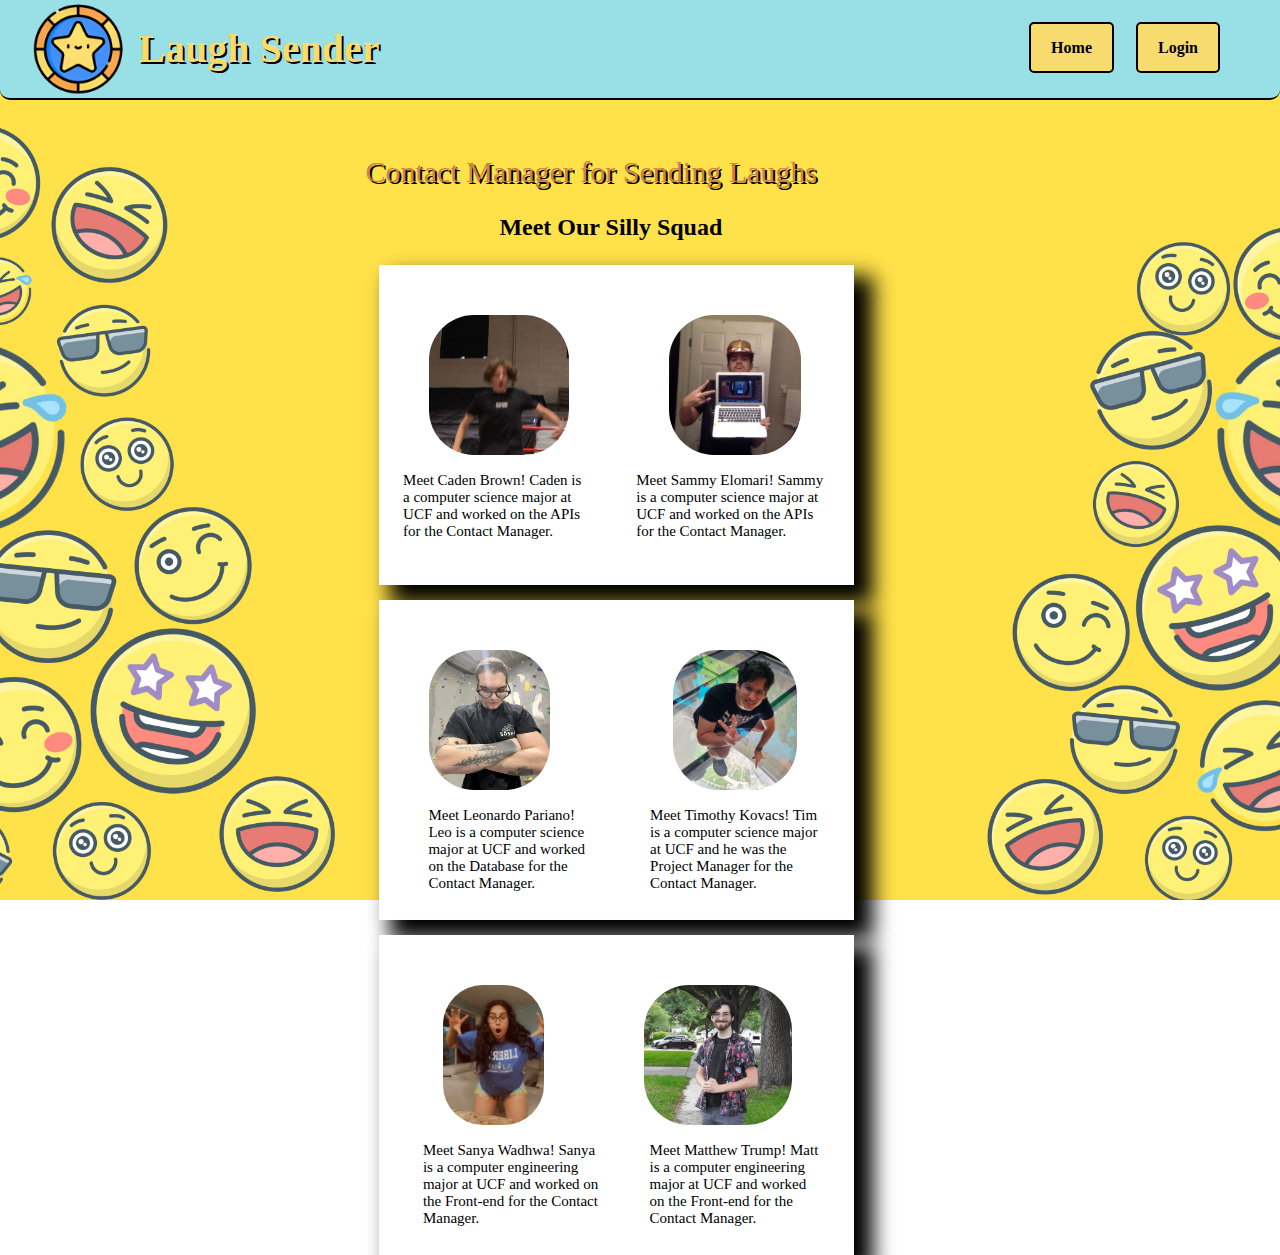
==== about.html @ 7a1fa63c "created about page, along with css and team pics" ====
<html>
<head>
    <link href="css/styles.css" rel="stylesheet">	
    <link href="https://fonts.googleapis.com/css?family=Ubuntu" rel="stylesheet">
	<link rel="stylesheet" href="css/about.css">

</head>
<body>
	<header>
        <div class="navbar">
            <div class="logo">
                <img src="images/logo.png" alt="Laugh Sender Logo"/>
            </div>
            <div class="title">
                <h1>Laugh Sender</h1>
            </div>
            <nav>
                <ul>
                    <li><a href="index.html">Home</a></li>
                    <li id="navLogin"><a href="login.html">Login</a></li>
                </ul>	
            </nav>
        </div>
    </header>

<div>
    <div class="aboutDiv" id="aboutDiv">
        <span id="inner-title">Contact Manager for Sending Laughs</span>
        <p id="inner-title2">Meet Our Silly Squad</p>
        <div id="APIbox">
            <img id="cadenPic" src="images/Caden.jpeg" alt="Caden"/>
            <img id="samPic" src="images/Sam.jpeg" alt="Sam"/>
            <p id="aboutCaden">Meet Caden Brown! Caden is a computer science major at UCF and worked on the APIs for the Contact Manager.</p>
            <p id="aboutSam">Meet Sammy Elomari! Sammy is a computer science major at UCF and worked on the APIs for the Contact Manager.</p>
        </div>    
        <div id="PMnDatabasebox">
            <img id="leoPic" src="images/Leo.jpeg" alt="Leo"/>
            <img id="timPic" src="images/Tim.jpeg" alt="Tim"/>
            <p id="aboutLeo">Meet Leonardo Pariano! Leo is a computer science major at UCF and worked on the Database for the Contact Manager.</p>
            <p id="aboutTim">Meet Timothy Kovacs! Tim is a computer science major at UCF and he was the Project Manager for the Contact Manager.</p>
        </div>    
        <div id="Frontendbox">
            <img id="sanyaPic" src="images/Sanya.jpg" alt="Sanya"/>
            <img id="mattPic" src="images/Matt.jpg" alt="Matt"/>
            <p id="aboutSanya">Meet Sanya Wadhwa! Sanya is a computer engineering major at UCF and worked on the Front-end for the Contact Manager.</p>
            <p id="aboutMatt">Meet Matthew Trump! Matt is a computer engineering major at UCF and worked on the Front-end for the Contact Manager.</p>
        </div>                          
            
        </div>
    </div>
</div>


</body>
</html>
---- css/styles.css ----
body{
	background-image: url('../images/background.jpg');
	background-position: center center;
    background-repeat: no-repeat;
    background-attachment: fixed;
    background-size: cover;
	margin: 0px;
	padding: 0px;
}

header{
	width: 100%;
	height: 100px;
	background: #99dfe6;
	position: fixed;
	border-bottom: 2px solid #000000;
	border-radius: 0 0 10px 10px;
	justify-content: space-between;
	align-items: center;
	display: flex;
}

.navbar{
	display: flex; /* Creating the box affect for navigation order */
	justify-content: space-between;
	align-items: center;
	width: 100%;
	margin: 0 auto;
	padding: 0 20px;
	height: 100px;
}

.logo img{
    max-height: 100px;
    width: auto;
}

.title{
	font-family: 'Boogaloo', cursive;
	font-size: 20px;
	flex-grow: 1;
	text-shadow: 2px 2px 0 #000;
	color: #f8db6e;
}



nav ul{
	list-style: none;
	padding: 0;
	margin: 0;
	display: flex;
}

nav li{
	margin: 0 7px;
}

nav a{
	font-weight: bold;
	padding: 15px 20px;  /*Space between text and border Y,X*/
	border: 2px solid #000000; /*Border around buttons*/
	border-radius: 5px; /*Round corners*/
	color: #000000; /*Font color on buttons*/
	text-decoration: none; /*No underline*/
	background-color: #f8db6e; /*button background color*/
}

nav a.button{
	background-color: #000000; /*button color for selectable webpage*/
}

nav a.active{
	background-color: #000000; /*button color for active webpage*/
}

nav a:hover{
	background-color: #ffe249; /*button color when mouse hovers over*/
}


/* table style */
.contacts-container{
	display: flex;
	justify-content: center;
	align-items: center;
	position: absolute;
	top: 50%;
	left: 0;
	right: 0;
	transform: translateY(-50%);
}

#contacts{
	border-collapse: collapse;
	width: 80%;
	margin-top: 20px;
	background-color: #FFFFFF;
	box-shadow: 15px 15px 20px 4px;
}

#contacts th, #contacts td{
	border: 1px solid #000000;
	padding: 8px;
	text-aligh: left;
}
---- css/about.css ----
body{
	background-image: url('../images/background.jpg');
	background-position: center center;
    background-repeat: no-repeat;
    background-attachment: fixed;
    background-size: cover;
	margin: 0px;
	padding: 0px;
}

header{
    margin-top: -132px;
	width: 100%;
	height: 100px;
	background: #99dfe6;
	position: fixed;
	border-bottom: 2px solid #000000;
	border-radius: 0 0 10px 10px;
}

.navbar{
	display: flex; /* Creating the box affect for navigation order */
	justify-content: space-between;
	align-items: center;
	width: 100%;
	margin: 0 auto;
	padding: 0 20px;
	height: 100px;
}

.logo img{
	float: left;
    max-height: 100px;
    max-width: 100%;
}

nav ul{
	list-style: none;
	padding: 0;
	margin: 0;
	display: flex;
}

nav li{
	margin-right: -15px;
}
#navLogin{
	padding-right: 25px;
}

nav a{
	font-weight: bold;
	padding: 15px 20px;  /*Space between text and border Y,X*/
	border: 2px solid #000000; /*Border around buttons*/
	border-radius: 5px; /*Round corners*/
	color: #000000; /*Font color on buttons*/
	margin-right: 30px; /*How far buttons are from right*/
	text-decoration: none; /*No underline*/
	background-color: #f8db6e; /*button background color*/
}

nav a.button{
	background-color: #000000; /*button color for selectable webpage*/
}

nav a.active{
	background-color: #000000; /*button color for active webpage*/
}

nav a:hover{
	background-color: #ffe249; /*button color when mouse hovers over*/
}
#aboutDiv{
	margin-top: 130px;
    /* opacity: 0.9; */
	margin-left: 10.5%;
	border-radius: 10px 10px 10px 10px;
	font-size: 15px;
	width: 75%;
	padding: 25px;
	/* background-color: white;
	box-shadow: 15px 15px 20px 4px; */
	height: 400px;
} 
#inner-title{
    /* position: fixed; */
    /* display: flex;  */
    padding: 206px;
    font-size: 30px;
    font-family: 'Boogaloo', cursive;
    text-shadow: 2px 2px 0 #000;
    color: peru;
}

#inner-title2{
    /* position: fixed;
    display: flex; */
    color: #000;
    margin-top: 25px;
    margin-left: 340px;
    font-size: x-large;
    font-weight: bold;
}

#cadenPic, #cadenPic, #leoPic, #sanyaPic, #mattPic, #timPic, #samPic{
    height: 140px;
    margin: 50px;
    border-radius: 45px;
}

#APIbox{
    display: flex;
    height: 320px;
    margin-left:220px;
    width: 475px;
    background-color: white;
    box-shadow: 15px 15px 20px 4px;

}
#aboutCaden{
    margin-top: 207px;
    margin-left:-448px;
    margin-right: 139px;
}
#aboutSam{
    margin-top: 207px;
    margin-left: -88px;
    margin-right: 30px;
}

#PMnDatabasebox{
    display: flex;
    height: 320px;
    margin-top: 15px;
    margin-left:220px;
    width: 475px;
    background-color: white;
    box-shadow: 15px 15px 20px 4px;

}
#aboutLeo{
    margin-top: 207px;
    margin-left:-419px;
    margin-right: 139px;
}
#timPic{
    margin-left: 73px;
}
#aboutTim{
    margin-top: 207px;
    margin-left: -88px;
    margin-right: 30px;
}

#Frontendbox{
    display: flex;
    height: 320px;
    margin-top: 15px;
    margin-left:220px;
    width: 475px;
    background-color: white;
    box-shadow: 15px 15px 20px 4px;

}
#aboutSanya{
    margin-top: 207px;
    margin-left:-419px;
    margin-right: 139px;
}
#aboutMatt{
    margin-top: 207px;
    margin-left: -88px;
    margin-right: 30px;
}
#sanyaPic{
    border-radius: 40px;
    margin-left: 64px;
}
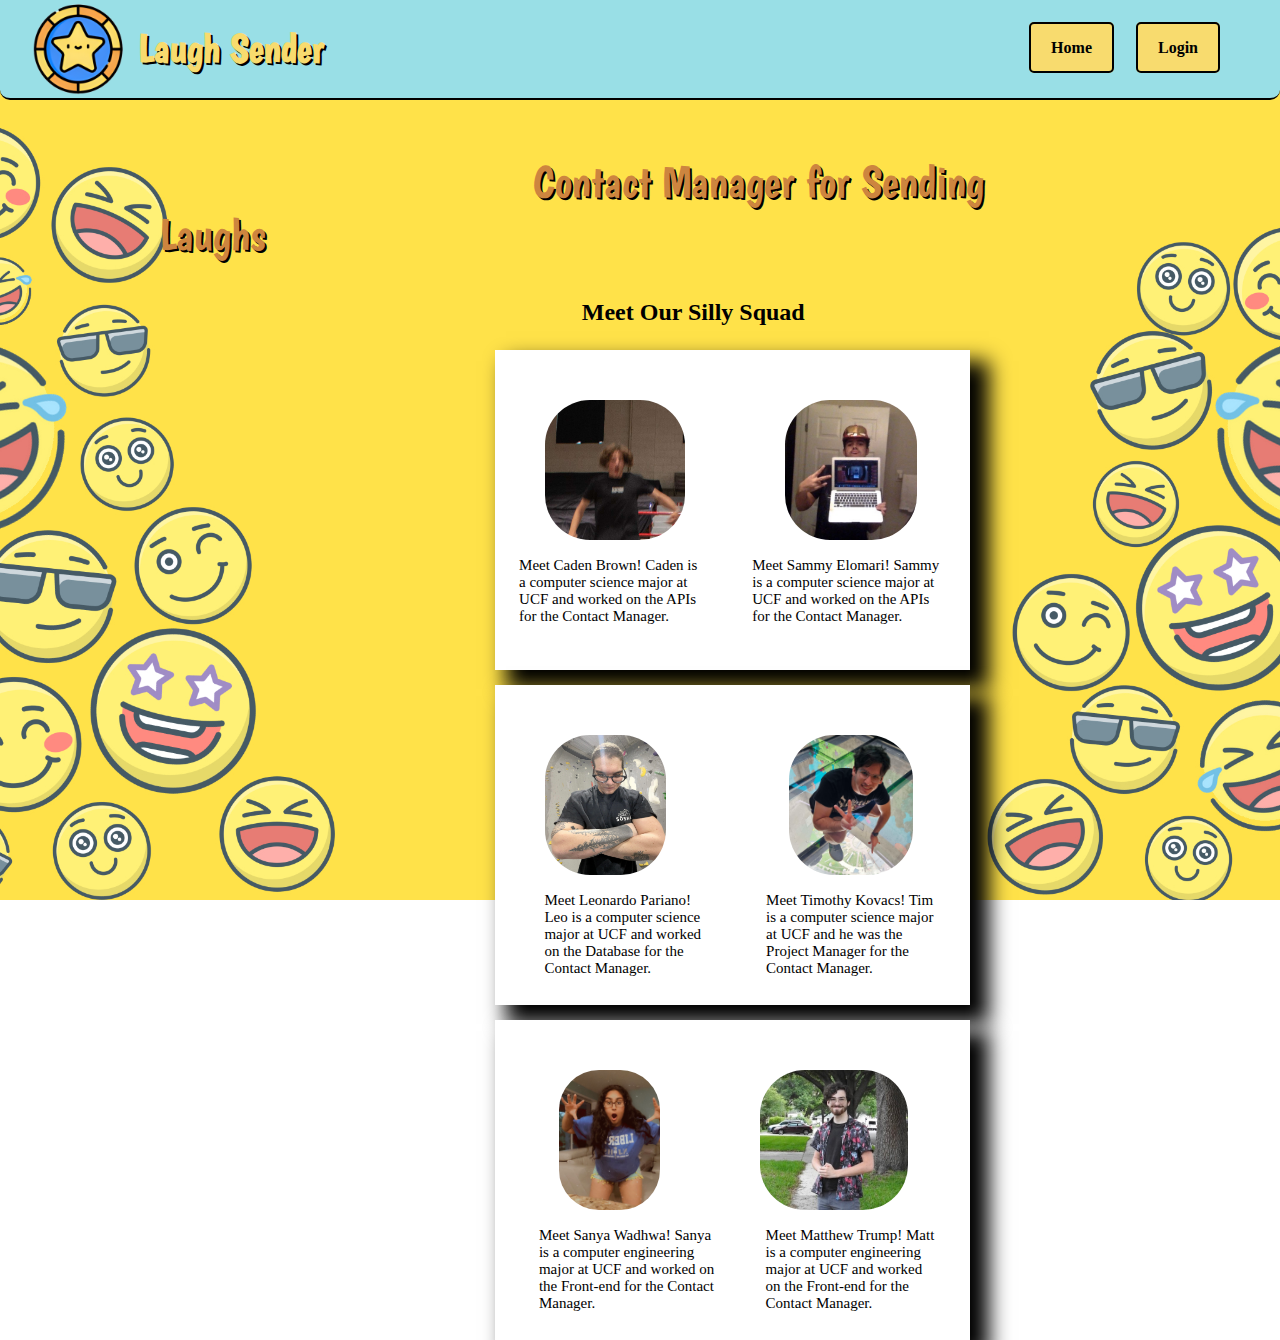
==== commit 0e0c2a0f: "css changes made to fit big screen" ====
--- a/about.html
+++ b/about.html
@@ -3,6 +3,7 @@
     <link href="css/styles.css" rel="stylesheet">	
     <link href="https://fonts.googleapis.com/css?family=Ubuntu" rel="stylesheet">
 	<link rel="stylesheet" href="css/about.css">
+    <link rel="stylesheet" href="https://fonts.googleapis.com/css2?family=Boogaloo&display=swap">
 
 </head>
 <body>
@@ -49,7 +50,12 @@
         </div>
     </div>
 </div>
+<script type="text/javascript" src="js/code.js"></script>
 
-
+    <script type="text/javascript">
+        document.addEventListener('DOMContentLoaded', function() {
+            checkAuth();
+        });
+    </script>
 </body>
 </html>
--- a/css/styles.css
+++ b/css/styles.css
@@ -18,6 +18,7 @@
 	justify-content: space-between;
 	align-items: center;
 	display: flex;
+	min-width: 800px;
 }
 
 .navbar{
@@ -82,25 +83,142 @@
 /* table style */
 .contacts-container{
 	display: flex;
+	flex-direction: column;
 	justify-content: center;
 	align-items: center;
 	position: absolute;
-	top: 50%;
+	top: 20%;
 	left: 0;
 	right: 0;
-	transform: translateY(-50%);
-}
-
+	background-color: #fff;
+    border-radius: 10px;
+    box-shadow: 15px 15px 20px 4px;
+    padding: 20px;
+    width: 80%;
+	max-width: 1200px;
+	min-width: 600px;
+    margin: 20px auto;
+}
+.action-box{
+	display: flex;
+	width: 100%;
+	margin-bottom: 10px;
+}
+
+/*Search Box*/
+.search-box{
+	display: flex;
+	align-items: center;
+	width: 100%;
+}
+
+.search-box input[type="text"]{
+	padding: 5px;
+	border: 1px solid #000;
+	border-radius: 5px;
+}
+
+.search-box button{
+	padding: 5px 20px;
+	background-color: #f8db6e;
+	border: 2px solid #000;
+	border-radius: 5px;
+	color: #000;
+	cursor: pointer;
+	margin-left: 5px;
+}
+
+.search-box button:hover{
+	background-color: #ffe249;
+}
+
+/* Add Box */
+.add-box {
+	display: flex;
+	width: 15%;
+}
+
+.add-box button{
+	padding: 5px 30px;
+	background-color: #f8db6e;
+	border: 2px solid #000;
+	border-radius: 5px;
+	color: #000;
+	cursor: pointer;	
+}
+
+.add-box button:hover{
+	background-color: #ffe249;
+}
+
+/* Add Form */
+.add-contacts-window{
+	display: flex;
+	flex-direction: column;
+	justify-content: center;
+	align-items: center;
+	position: absolute;
+	top: 20%;
+	left: 0;
+	right: 0;
+	background-color: rgba(255, 255, 255, 0.8);;
+    border-radius: 10px;
+    box-shadow: 15px 15px 20px 4px;
+    padding: 20px;
+    width: 80%;
+	max-width: 400px;
+	min-width: 400px;
+    margin: 20px auto;
+}
+
+.add-Form{
+	width: 100%;
+	display: flex;
+	flex-direction: column;
+	//align-items: center;
+}
+
+.add-Form label{
+	margin-bottom: 5px;
+}
+
+.add-Form input[type="text"]{
+	padding: 5px;
+	border: 1px solid #000;
+	border-radius: 5px;
+	margin-bottom: 10px;
+}
+
+.add-Form button{
+	display: flex;
+	justify-content: center;
+	padding: 5px 20px;
+	background-color: #f8db6e;
+	border: 2px solid #000;
+	border-radius: 5px;
+	color: #000;
+	cursor: pointer;
+	margin: 5px;
+}
+
+.add-Form button:hover{
+	background-color: #ffe249;
+}
+
+
+
+
+
+/*Contacts table*/
 #contacts{
 	border-collapse: collapse;
-	width: 80%;
+	width: 100%;
 	margin-top: 20px;
 	background-color: #FFFFFF;
-	box-shadow: 15px 15px 20px 4px;
 }
 
 #contacts th, #contacts td{
 	border: 1px solid #000000;
 	padding: 8px;
-	text-aligh: left;
+	text-align: left;
 }--- a/css/about.css
+++ b/css/about.css
@@ -72,32 +72,26 @@
 }
 #aboutDiv{
 	margin-top: 130px;
-    /* opacity: 0.9; */
 	margin-left: 10.5%;
 	border-radius: 10px 10px 10px 10px;
 	font-size: 15px;
 	width: 75%;
 	padding: 25px;
-	/* background-color: white;
-	box-shadow: 15px 15px 20px 4px; */
 	height: 400px;
 } 
 #inner-title{
-    /* position: fixed; */
-    /* display: flex;  */
     padding: 206px;
-    font-size: 30px;
+    font-size: 300%;
     font-family: 'Boogaloo', cursive;
     text-shadow: 2px 2px 0 #000;
     color: peru;
+    margin-left: 17.5%;
 }
 
 #inner-title2{
-    /* position: fixed;
-    display: flex; */
     color: #000;
-    margin-top: 25px;
-    margin-left: 340px;
+    margin-top: 4%;
+    margin-left: 44%;
     font-size: x-large;
     font-weight: bold;
 }
@@ -111,7 +105,7 @@
 #APIbox{
     display: flex;
     height: 320px;
-    margin-left:220px;
+    margin-left:35%;
     width: 475px;
     background-color: white;
     box-shadow: 15px 15px 20px 4px;
@@ -132,7 +126,7 @@
     display: flex;
     height: 320px;
     margin-top: 15px;
-    margin-left:220px;
+    margin-left:35%;
     width: 475px;
     background-color: white;
     box-shadow: 15px 15px 20px 4px;
@@ -156,7 +150,7 @@
     display: flex;
     height: 320px;
     margin-top: 15px;
-    margin-left:220px;
+    margin-left:35%;
     width: 475px;
     background-color: white;
     box-shadow: 15px 15px 20px 4px;
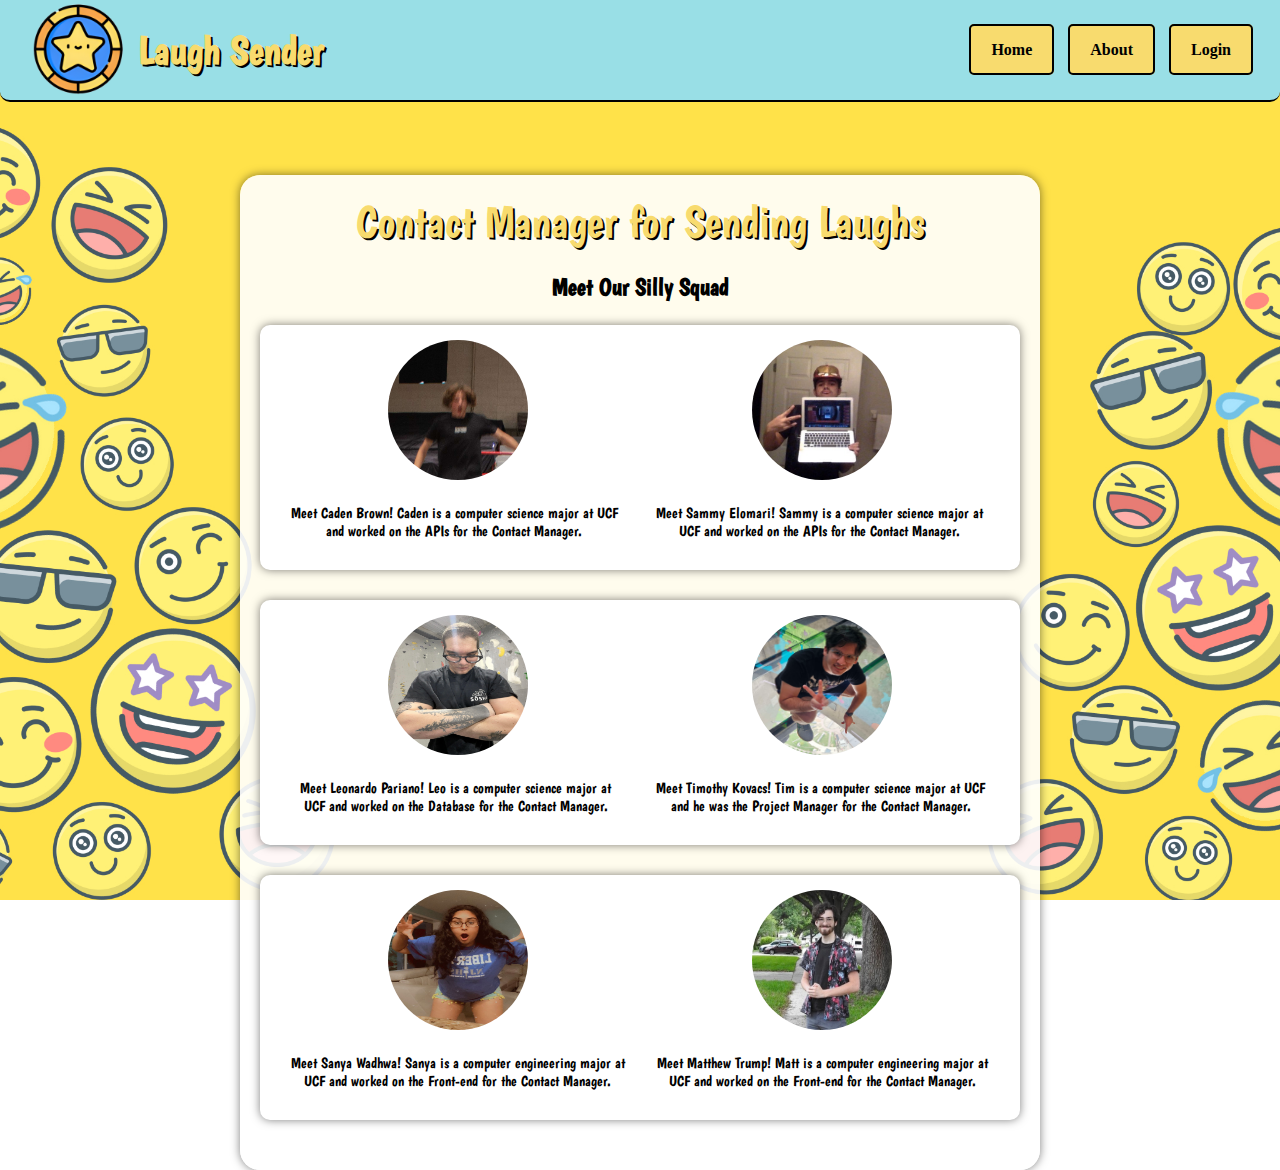
==== commit 74d80bf3: "fixed about page" ====
--- a/about.html
+++ b/about.html
@@ -1,11 +1,16 @@
+<!DOCTYPE html>
 <html>
-<head>
-    <link href="css/styles.css" rel="stylesheet">	
-    <link href="https://fonts.googleapis.com/css?family=Ubuntu" rel="stylesheet">
-	<link rel="stylesheet" href="css/about.css">
-    <link rel="stylesheet" href="https://fonts.googleapis.com/css2?family=Boogaloo&display=swap">
+	<head>
+		<meta charset = "utf-8">
+		<!--This will make website display properly on all devices-->
+		<meta name="viewport" content=<width="device-width, initial-scale=1">
+		<link href="css/styles.css" rel="stylesheet">	
+		<title>Laugh Sender</title>
+		<link rel="icon" type="image/x-icon" href="images/favicon.ico">
+		<link rel="stylesheet" href="css/about.css">
+		<link rel="stylesheet" href="https://fonts.googleapis.com/css2?family=Boogaloo&display=swap">
 
-</head>
+	</head>
 <body>
 	<header>
         <div class="navbar">
@@ -18,7 +23,11 @@
             <nav>
                 <ul>
                     <li><a href="index.html">Home</a></li>
-                    <li id="navLogin"><a href="login.html">Login</a></li>
+					<li><a href="about.html">About</a></li>
+					<li id="manButt"><a href="color.html">Manager</a></li>
+					<li id="userNamePrompt"><span id="userName"></span></li>
+					<li id="logoutButt"><a href="#" onclick="doLogout();">Log Out</a></li>
+					<li id="loginButt"><a href="login.html">Login</a></li>
                 </ul>	
             </nav>
         </div>
@@ -28,29 +37,43 @@
     <div class="aboutDiv" id="aboutDiv">
         <span id="inner-title">Contact Manager for Sending Laughs</span>
         <p id="inner-title2">Meet Our Silly Squad</p>
-        <div id="APIbox">
-            <img id="cadenPic" src="images/Caden.jpeg" alt="Caden"/>
-            <img id="samPic" src="images/Sam.jpeg" alt="Sam"/>
-            <p id="aboutCaden">Meet Caden Brown! Caden is a computer science major at UCF and worked on the APIs for the Contact Manager.</p>
-            <p id="aboutSam">Meet Sammy Elomari! Sammy is a computer science major at UCF and worked on the APIs for the Contact Manager.</p>
+        
+		<div id="APIbox">
+			<div class="info-top">
+				<img id="cadenPic" src="images/Caden.jpeg" alt="Caden"/>
+				<img id="samPic" src="images/Sam.jpeg" alt="Sam"/>
+            </div>
+			<div class="info-bottom">
+				<p id="aboutCaden">Meet Caden Brown! Caden is a computer science major at UCF and worked on the APIs for the Contact Manager.</p>
+				<p id="aboutSam">Meet Sammy Elomari! Sammy is a computer science major at UCF and worked on the APIs for the Contact Manager.</p>
+			</div>
         </div>    
-        <div id="PMnDatabasebox">
-            <img id="leoPic" src="images/Leo.jpeg" alt="Leo"/>
-            <img id="timPic" src="images/Tim.jpeg" alt="Tim"/>
-            <p id="aboutLeo">Meet Leonardo Pariano! Leo is a computer science major at UCF and worked on the Database for the Contact Manager.</p>
-            <p id="aboutTim">Meet Timothy Kovacs! Tim is a computer science major at UCF and he was the Project Manager for the Contact Manager.</p>
+        
+		<div id="PMnDatabasebox">
+			<div class="info-top">
+				<img id="leoPic" src="images/Leo.jpeg" alt="Leo"/>
+				<img id="timPic" src="images/Tim.jpeg" alt="Tim"/>
+            </div>
+			<div class="info-bottom">
+				<p id="aboutLeo">Meet Leonardo Pariano! Leo is a computer science major at UCF and worked on the Database for the Contact Manager.</p>
+				<p id="aboutTim">Meet Timothy Kovacs! Tim is a computer science major at UCF and he was the Project Manager for the Contact Manager.</p>
+			</div>
         </div>    
-        <div id="Frontendbox">
-            <img id="sanyaPic" src="images/Sanya.jpg" alt="Sanya"/>
-            <img id="mattPic" src="images/Matt.jpg" alt="Matt"/>
-            <p id="aboutSanya">Meet Sanya Wadhwa! Sanya is a computer engineering major at UCF and worked on the Front-end for the Contact Manager.</p>
-            <p id="aboutMatt">Meet Matthew Trump! Matt is a computer engineering major at UCF and worked on the Front-end for the Contact Manager.</p>
-        </div>                          
-            
-        </div>
+        
+		<div id="Frontendbox">
+			<div class="info-top">
+				<img id="sanyaPic" src="images/Sanya.jpg" alt="Sanya"/>
+				<img id="mattPic" src="images/Matt.jpg" alt="Matt"/>
+            </div>
+			<div class="info-bottom">
+				<p id="aboutSanya">Meet Sanya Wadhwa! Sanya is a computer engineering major at UCF and worked on the Front-end for the Contact Manager.</p>
+				<p id="aboutMatt">Meet Matthew Trump! Matt is a computer engineering major at UCF and worked on the Front-end for the Contact Manager.</p>
+			</div>
+		</div>                                
     </div>
 </div>
-<script type="text/javascript" src="js/code.js"></script>
+
+	<script type="text/javascript" src="js/code.js"></script>
 
     <script type="text/javascript">
         document.addEventListener('DOMContentLoaded', function() {
--- a/css/styles.css
+++ b/css/styles.css
@@ -99,10 +99,16 @@
 	min-width: 600px;
     margin: 20px auto;
 }
+
 .action-box{
 	display: flex;
 	width: 100%;
 	margin-bottom: 10px;
+}
+
+#contacts{
+	max-height: 500px;
+	overflow-y: auto;
 }
 
 /*Search Box*/
@@ -205,7 +211,84 @@
 	background-color: #ffe249;
 }
 
-
+/*Edit Form*/
+.edit-contacts-window{
+	display: flex;
+	flex-direction: column;
+	justify-content: center;
+	align-items: center;
+	position: absolute;
+	top: 20%;
+	left: 0;
+	right: 0;
+	background-color: rgba(255, 255, 255, 0.8);;
+    border-radius: 10px;
+    box-shadow: 15px 15px 20px 4px;
+    padding: 20px;
+    width: 80%;
+	max-width: 400px;
+	min-width: 400px;
+    margin: 20px auto;
+}
+
+.edit-Form{
+	width: 100%;
+	display: flex;
+	flex-direction: column;
+	//align-items: center;
+}
+
+.edit-Form label{
+	margin-bottom: 5px;
+}
+
+.edit-Form input[type="text"]{
+	padding: 5px;
+	border: 1px solid #000;
+	border-radius: 5px;
+	margin-bottom: 10px;
+}
+
+.edit-Form button{
+	display: flex;
+	justify-content: center;
+	padding: 5px 20px;
+	background-color: #f8db6e;
+	border: 2px solid #000;
+	border-radius: 5px;
+	color: #000;
+	cursor: pointer;
+	margin: 5px;
+}
+
+.edit-Form button:hover{
+	background-color: #ffe249;
+}
+
+/*Edit and Delete Buttons*/
+.button-cell{
+	width: 150px;
+	text-align: center;
+}
+
+.edit-button {
+    padding: 5px 30px;
+    background-color: #f8db6e;
+    border: 2px solid #000;
+    border-radius: 5px;
+    color: #000;
+    cursor: pointer;
+}
+
+/* Delete button style */
+.delete-button {
+    padding: 5px 30px;
+    background-color: #f8db6e;
+    border: 2px solid #000;
+    border-radius: 5px;
+    color: #000;
+    cursor: pointer;
+}
 
 
 
--- a/css/about.css
+++ b/css/about.css
@@ -9,13 +9,16 @@
 }
 
 header{
-    margin-top: -132px;
 	width: 100%;
 	height: 100px;
 	background: #99dfe6;
 	position: fixed;
 	border-bottom: 2px solid #000000;
 	border-radius: 0 0 10px 10px;
+	justify-content: space-between;
+	align-items: center;
+	display: flex;
+	z-index: 2;
 }
 
 .navbar{
@@ -29,9 +32,16 @@
 }
 
 .logo img{
-	float: left;
     max-height: 100px;
-    max-width: 100%;
+    width: auto;
+}
+
+.title{
+	font-family: 'Boogaloo', cursive;
+	font-size: 20px;
+	flex-grow: 1;
+	text-shadow: 2px 2px 0 #000;
+	color: #f8db6e;
 }
 
 nav ul{
@@ -42,10 +52,7 @@
 }
 
 nav li{
-	margin-right: -15px;
-}
-#navLogin{
-	padding-right: 25px;
+	margin: 0 7px;
 }
 
 nav a{
@@ -54,7 +61,6 @@
 	border: 2px solid #000000; /*Border around buttons*/
 	border-radius: 5px; /*Round corners*/
 	color: #000000; /*Font color on buttons*/
-	margin-right: 30px; /*How far buttons are from right*/
 	text-decoration: none; /*No underline*/
 	background-color: #f8db6e; /*button background color*/
 }
@@ -70,103 +76,61 @@
 nav a:hover{
 	background-color: #ffe249; /*button color when mouse hovers over*/
 }
-#aboutDiv{
-	margin-top: 130px;
-	margin-left: 10.5%;
-	border-radius: 10px 10px 10px 10px;
-	font-size: 15px;
-	width: 75%;
-	padding: 25px;
-	height: 400px;
-} 
-#inner-title{
-    padding: 206px;
-    font-size: 300%;
-    font-family: 'Boogaloo', cursive;
-    text-shadow: 2px 2px 0 #000;
-    color: peru;
-    margin-left: 17.5%;
+
+#aboutDiv {
+    text-align: center;
+    border-radius: 20px;
+    font-size: 15px;
+	font-family: 'Boogaloo', cursive;
+    width: 50%;
+    padding: 20px;
+    margin: 0 auto;
+    background-color: rgba(255, 255, 255, 0.9);
+    box-shadow: 0px 0px 10px rgba(0, 0, 0, 0.5);
+    position: relative;
+    top: 175px; /*height from navbar*/
+	min-width: 760px;
+	z-index: 1;
 }
 
-#inner-title2{
+#inner-title {
+    font-size: 300%;
+    text-shadow: 2px 2px 0 #000;
+    color: #f8db6e;
+}
+
+#inner-title2 {
     color: #000;
-    margin-top: 4%;
-    margin-left: 44%;
     font-size: x-large;
     font-weight: bold;
 }
 
-#cadenPic, #cadenPic, #leoPic, #sanyaPic, #mattPic, #timPic, #samPic{
+/* Updated styles for the individual images to keep them circular */
+#APIbox img, #PMnDatabasebox img, #Frontendbox img {
     height: 140px;
-    margin: 50px;
-    border-radius: 45px;
+    width: 140px; /* Add this line to maintain the circular shape */
+    border-radius: 50%;
+    margin: 0 110px; /* Adjust margin as needed */
 }
 
-#APIbox{
+/* Center descriptions under images */
+#APIbox .info-bottom, #PMnDatabasebox .info-bottom, #Frontendbox .info-bottom {
     display: flex;
-    height: 320px;
-    margin-left:35%;
-    width: 475px;
-    background-color: white;
-    box-shadow: 15px 15px 20px 4px;
-
-}
-#aboutCaden{
-    margin-top: 207px;
-    margin-left:-448px;
-    margin-right: 139px;
-}
-#aboutSam{
-    margin-top: 207px;
-    margin-left: -88px;
-    margin-right: 30px;
+    flex-direction: row; /* Display descriptions side by side */
+    justify-content: center; /* Center descriptions horizontally */
+    text-align: center;
+    margin-top: 5px;
 }
 
-#PMnDatabasebox{
-    display: flex;
-    height: 320px;
-    margin-top: 15px;
-    margin-left:35%;
-    width: 475px;
-    background-color: white;
-    box-shadow: 15px 15px 20px 4px;
-
-}
-#aboutLeo{
-    margin-top: 207px;
-    margin-left:-419px;
-    margin-right: 139px;
-}
-#timPic{
-    margin-left: 73px;
-}
-#aboutTim{
-    margin-top: 207px;
-    margin-left: -88px;
-    margin-right: 30px;
+/* Add margin to individual description elements */
+#APIbox .info-bottom p, #PMnDatabasebox .info-bottom p, #Frontendbox .info-bottom p {
+    margin: 15px;
 }
 
-#Frontendbox{
-    display: flex;
-    height: 320px;
-    margin-top: 15px;
-    margin-left:35%;
-    width: 475px;
+#APIbox, #PMnDatabasebox, #Frontendbox {
     background-color: white;
-    box-shadow: 15px 15px 20px 4px;
-
-}
-#aboutSanya{
-    margin-top: 207px;
-    margin-left:-419px;
-    margin-right: 139px;
-}
-#aboutMatt{
-    margin-top: 207px;
-    margin-left: -88px;
-    margin-right: 30px;
-}
-#sanyaPic{
-    border-radius: 40px;
-    margin-left: 64px;
-}
+    border-radius: 10px; /* Add rounded corners */
+	margin-bottom: 30px;
+    padding: 15px; /* Add padding inside the sections */
+    box-shadow: 0px 0px 10px rgba(0, 0, 0, 0.5);
+}